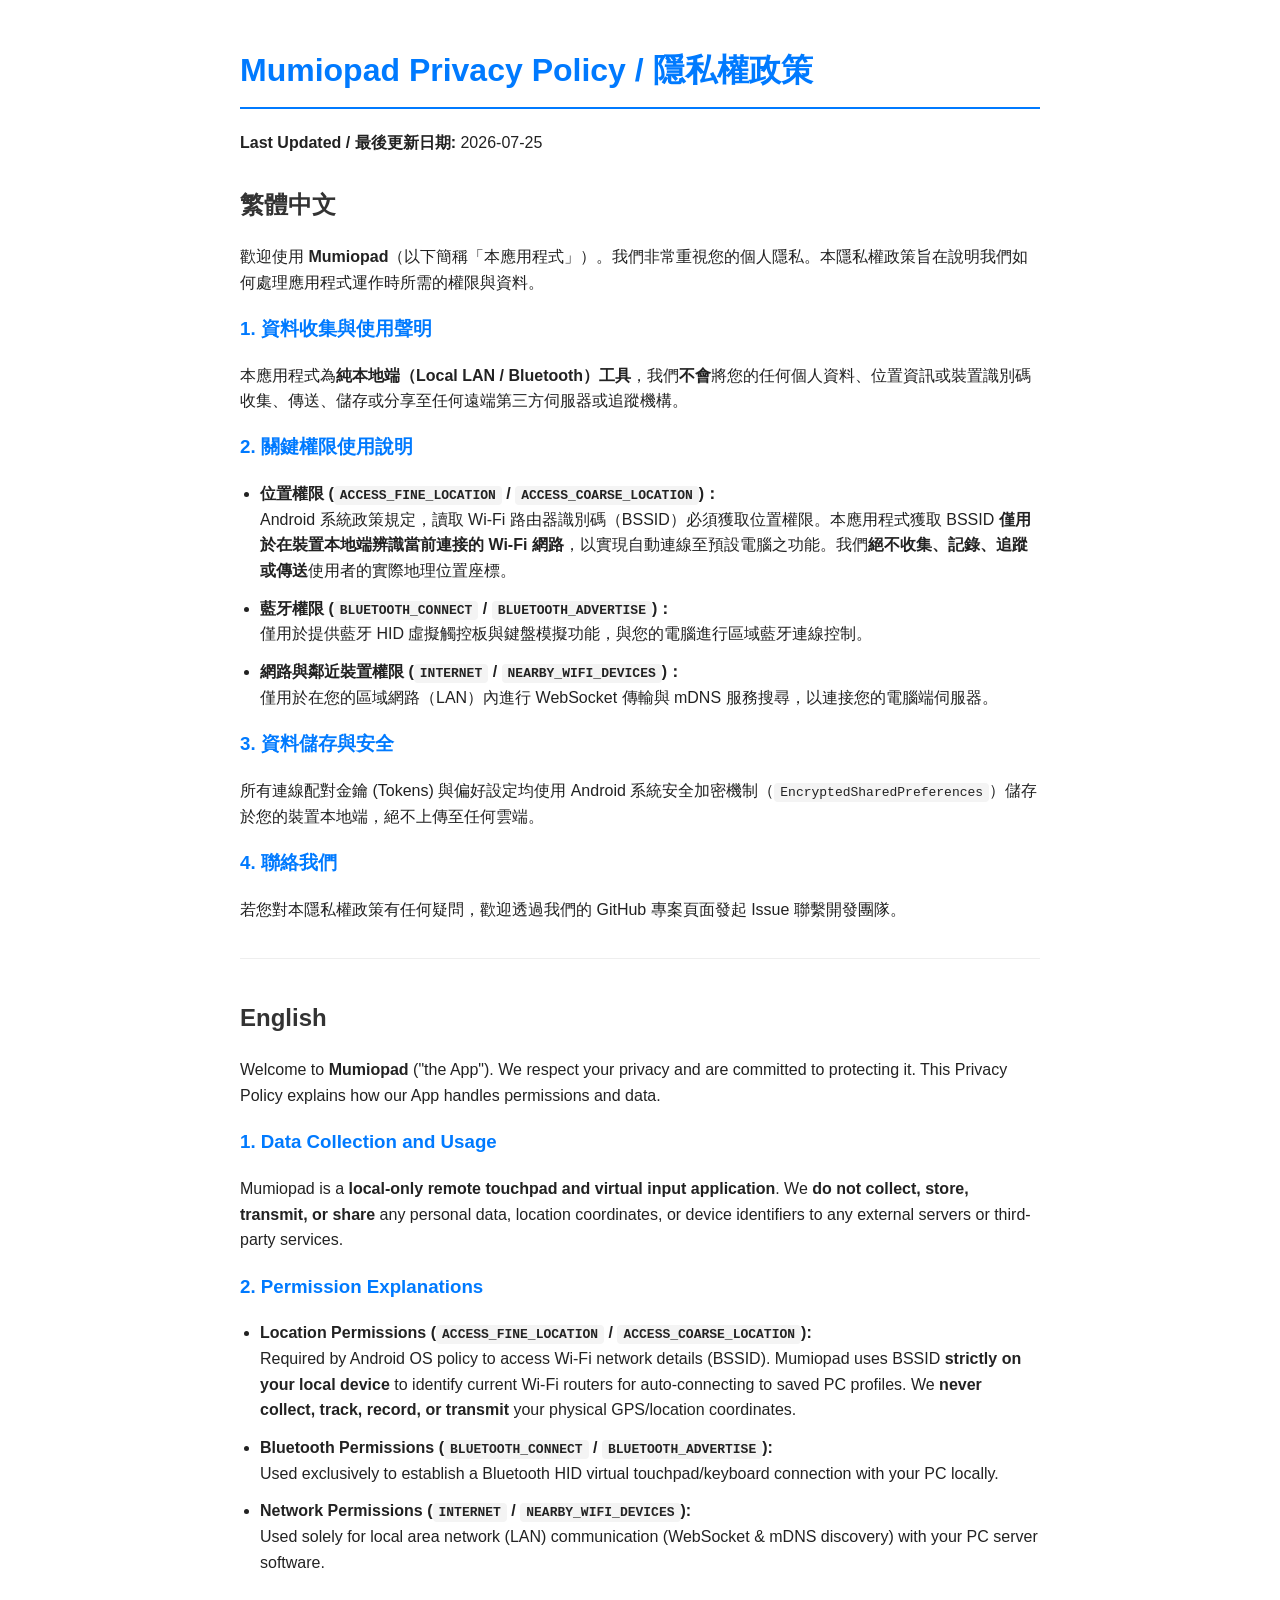
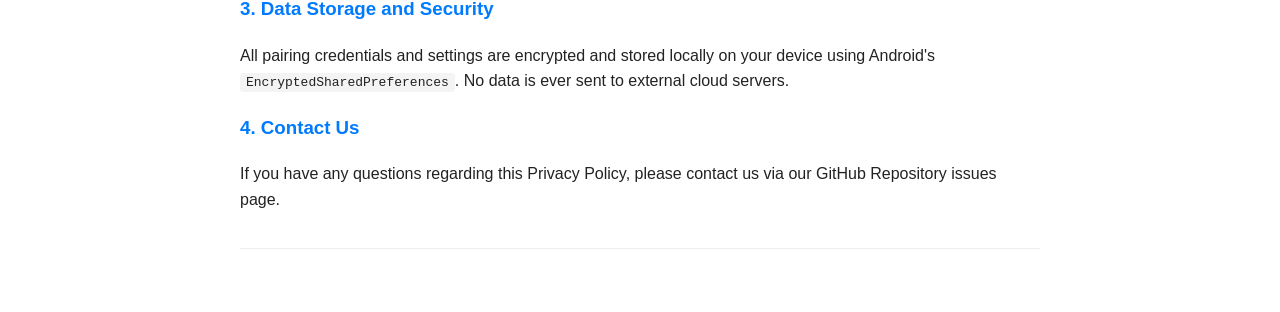
==== index.html @ f46252c9 "init" ====
<!DOCTYPE html>
<html lang="zh-TW">
<head>
    <meta charset="UTF-8">
    <meta name="viewport" content="width=device-width, initial-scale=1.0">
    <title>Mumiopad - Privacy Policy / 隱私權政策</title>
    <style>
        body { font-family: -apple-system, BlinkMacSystemFont, "Segoe UI", Roboto, Helvetica, Arial, sans-serif; line-height: 1.6; max-width: 800px; margin: 0 auto; padding: 24px; color: #222; }
        h1 { color: #007AFF; border-bottom: 2px solid #007AFF; padding-bottom: 10px; }
        h2 { color: #333; margin-top: 30px; }
        h3 { color: #007AFF; }
        .lang-section { margin-bottom: 40px; padding-bottom: 20px; border-bottom: 1px solid #eee; }
        code { background: #f4f4f4; padding: 2px 6px; border-radius: 4px; font-family: monospace; }
        ul { padding-left: 20px; }
        li { margin-bottom: 12px; }
    </style>
</head>
<body>
    <h1>Mumiopad Privacy Policy / 隱私權政策</h1>
    <p><strong>Last Updated / 最後更新日期:</strong> 2026-07-25</p>

    <!-- 繁體中文版 -->
    <div class="lang-section">
        <h2>繁體中文</h2>
        <p>歡迎使用 <strong>Mumiopad</strong>（以下簡稱「本應用程式」）。我們非常重視您的個人隱私。本隱私權政策旨在說明我們如何處理應用程式運作時所需的權限與資料。</p>

        <h3>1. 資料收集與使用聲明</h3>
        <p>本應用程式為<strong>純本地端（Local LAN / Bluetooth）工具</strong>，我們<strong>不會</strong>將您的任何個人資料、位置資訊或裝置識別碼收集、傳送、儲存或分享至任何遠端第三方伺服器或追蹤機構。</p>

        <h3>2. 關鍵權限使用說明</h3>
        <ul>
            <li><strong>位置權限 (<code>ACCESS_FINE_LOCATION</code> / <code>ACCESS_COARSE_LOCATION</code>)：</strong><br>
            Android 系統政策規定，讀取 Wi-Fi 路由器識別碼（BSSID）必須獲取位置權限。本應用程式獲取 BSSID <strong>僅用於在裝置本地端辨識當前連接的 Wi-Fi 網路</strong>，以實現自動連線至預設電腦之功能。我們<strong>絕不收集、記錄、追蹤或傳送</strong>使用者的實際地理位置座標。</li>

            <li><strong>藍牙權限 (<code>BLUETOOTH_CONNECT</code> / <code>BLUETOOTH_ADVERTISE</code>)：</strong><br>
            僅用於提供藍牙 HID 虛擬觸控板與鍵盤模擬功能，與您的電腦進行區域藍牙連線控制。</li>

            <li><strong>網路與鄰近裝置權限 (<code>INTERNET</code> / <code>NEARBY_WIFI_DEVICES</code>)：</strong><br>
            僅用於在您的區域網路（LAN）內進行 WebSocket 傳輸與 mDNS 服務搜尋，以連接您的電腦端伺服器。</li>
        </ul>

        <h3>3. 資料儲存與安全</h3>
        <p>所有連線配對金鑰 (Tokens) 與偏好設定均使用 Android 系統安全加密機制（<code>EncryptedSharedPreferences</code>）儲存於您的裝置本地端，絕不上傳至任何雲端。</p>

        <h3>4. 聯絡我們</h3>
        <p>若您對本隱私權政策有任何疑問，歡迎透過我們的 GitHub 專案頁面發起 Issue 聯繫開發團隊。</p>
    </div>

    <!-- English Version (For Google Play Reviewers) -->
    <div class="lang-section">
        <h2>English</h2>
        <p>Welcome to <strong>Mumiopad</strong> ("the App"). We respect your privacy and are committed to protecting it. This Privacy Policy explains how our App handles permissions and data.</p>

        <h3>1. Data Collection and Usage</h3>
        <p>Mumiopad is a <strong>local-only remote touchpad and virtual input application</strong>. We <strong>do not collect, store, transmit, or share</strong> any personal data, location coordinates, or device identifiers to any external servers or third-party services.</p>

        <h3>2. Permission Explanations</h3>
        <ul>
            <li><strong>Location Permissions (<code>ACCESS_FINE_LOCATION</code> / <code>ACCESS_COARSE_LOCATION</code>):</strong><br>
            Required by Android OS policy to access Wi-Fi network details (BSSID). Mumiopad uses BSSID <strong>strictly on your local device</strong> to identify current Wi-Fi routers for auto-connecting to saved PC profiles. We <strong>never collect, track, record, or transmit</strong> your physical GPS/location coordinates.</li>

            <li><strong>Bluetooth Permissions (<code>BLUETOOTH_CONNECT</code> / <code>BLUETOOTH_ADVERTISE</code>):</strong><br>
            Used exclusively to establish a Bluetooth HID virtual touchpad/keyboard connection with your PC locally.</li>

            <li><strong>Network Permissions (<code>INTERNET</code> / <code>NEARBY_WIFI_DEVICES</code>):</strong><br>
            Used solely for local area network (LAN) communication (WebSocket & mDNS discovery) with your PC server software.</li>
        </ul>

        <h3>3. Data Storage and Security</h3>
        <p>All pairing credentials and settings are encrypted and stored locally on your device using Android's <code>EncryptedSharedPreferences</code>. No data is ever sent to external cloud servers.</p>

        <h3>4. Contact Us</h3>
        <p>If you have any questions regarding this Privacy Policy, please contact us via our GitHub Repository issues page.</p>
    </div>
</body>
</html>
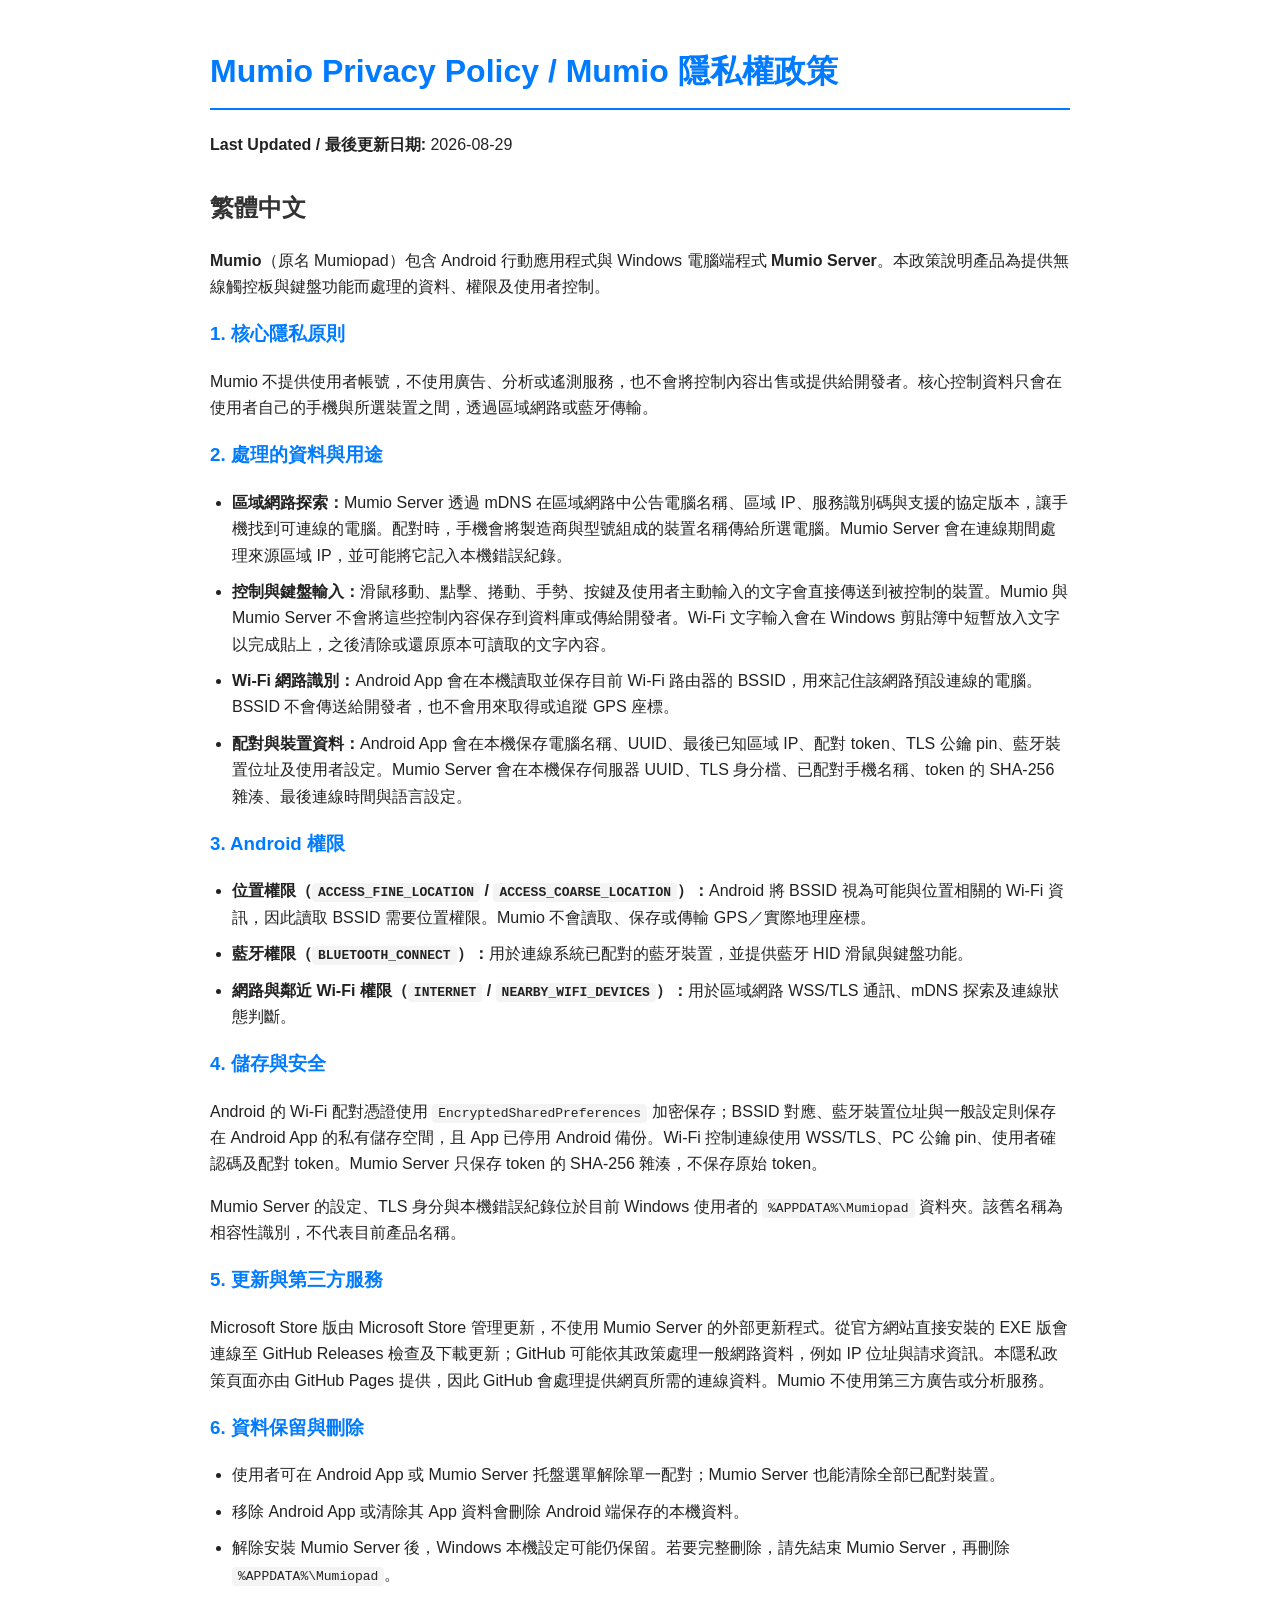
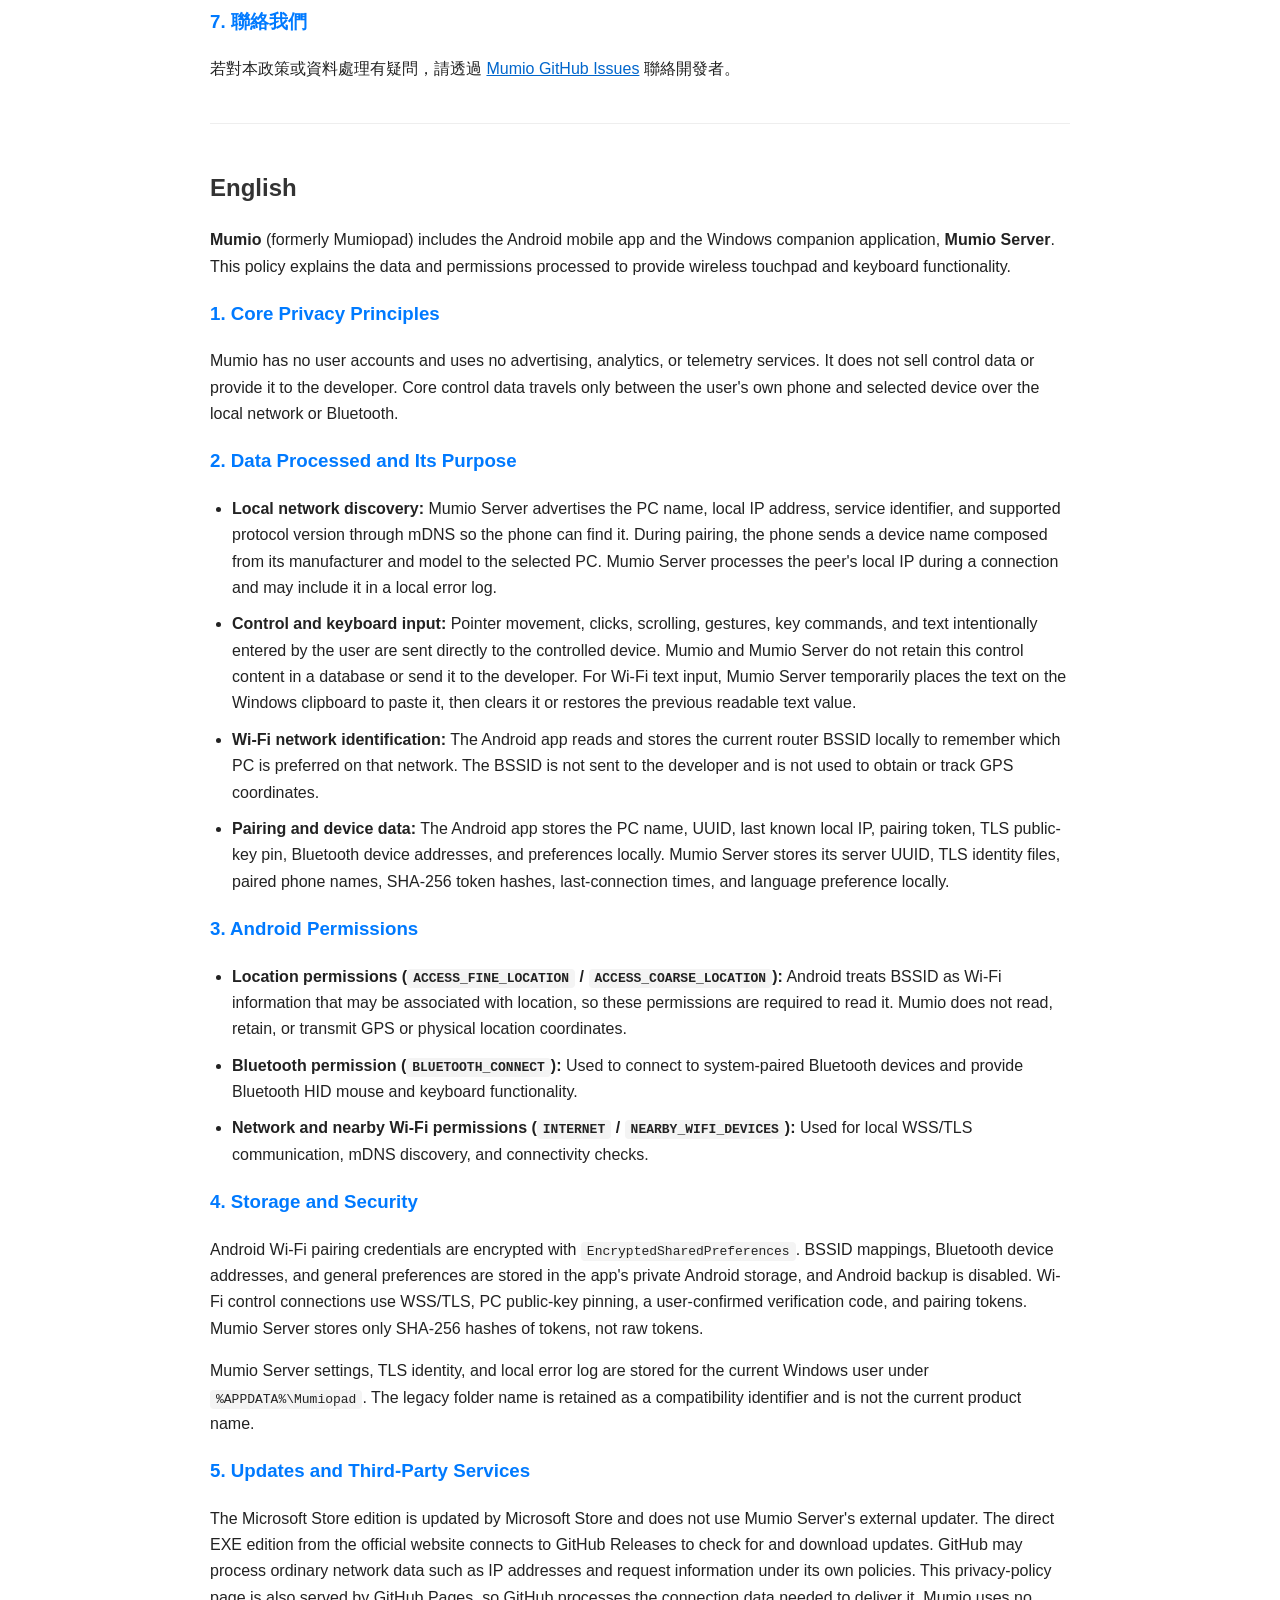
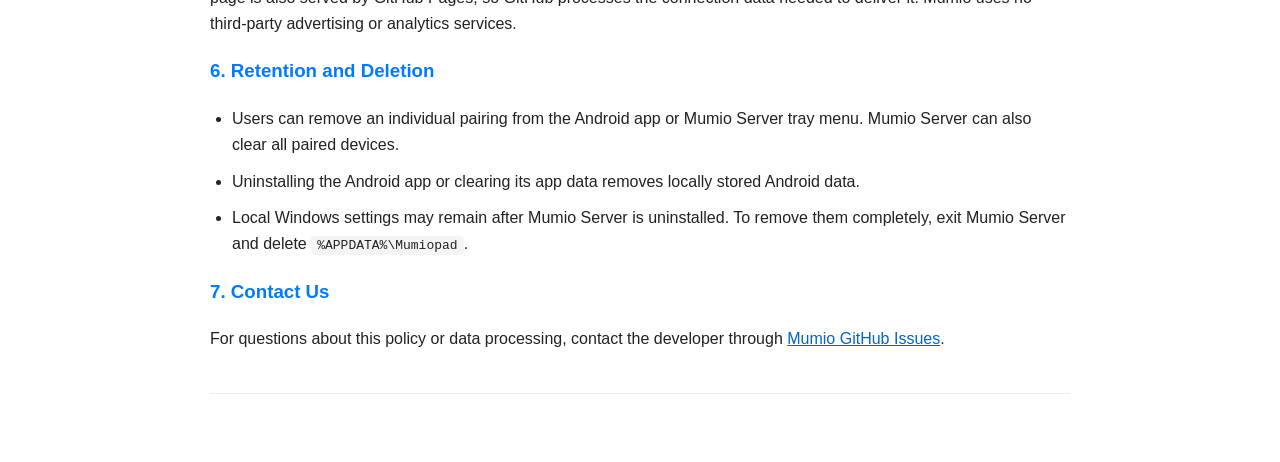
==== commit deabd096: "update" ====
--- a/index.html
+++ b/index.html
@@ -3,74 +3,101 @@
 <head>
     <meta charset="UTF-8">
     <meta name="viewport" content="width=device-width, initial-scale=1.0">
-    <title>Mumiopad - Privacy Policy / 隱私權政策</title>
+    <title>Mumio Privacy Policy / Mumio 隱私權政策</title>
     <style>
-        body { font-family: -apple-system, BlinkMacSystemFont, "Segoe UI", Roboto, Helvetica, Arial, sans-serif; line-height: 1.6; max-width: 800px; margin: 0 auto; padding: 24px; color: #222; }
+        body { font-family: -apple-system, BlinkMacSystemFont, "Segoe UI", Roboto, Helvetica, Arial, sans-serif; line-height: 1.65; max-width: 860px; margin: 0 auto; padding: 24px; color: #222; }
         h1 { color: #007AFF; border-bottom: 2px solid #007AFF; padding-bottom: 10px; }
         h2 { color: #333; margin-top: 30px; }
         h3 { color: #007AFF; }
-        .lang-section { margin-bottom: 40px; padding-bottom: 20px; border-bottom: 1px solid #eee; }
+        .lang-section { margin-bottom: 44px; padding-bottom: 24px; border-bottom: 1px solid #eee; }
         code { background: #f4f4f4; padding: 2px 6px; border-radius: 4px; font-family: monospace; }
-        ul { padding-left: 20px; }
-        li { margin-bottom: 12px; }
+        ul { padding-left: 22px; }
+        li { margin-bottom: 10px; }
+        a { color: #0066cc; }
     </style>
 </head>
 <body>
-    <h1>Mumiopad Privacy Policy / 隱私權政策</h1>
-    <p><strong>Last Updated / 最後更新日期:</strong> 2026-07-25</p>
+    <h1>Mumio Privacy Policy / Mumio 隱私權政策</h1>
+    <p><strong>Last Updated / 最後更新日期:</strong> 2026-08-29</p>
 
-    <!-- 繁體中文版 -->
     <div class="lang-section">
         <h2>繁體中文</h2>
-        <p>歡迎使用 <strong>Mumiopad</strong>（以下簡稱「本應用程式」）。我們非常重視您的個人隱私。本隱私權政策旨在說明我們如何處理應用程式運作時所需的權限與資料。</p>
+        <p><strong>Mumio</strong>（原名 Mumiopad）包含 Android 行動應用程式與 Windows 電腦端程式 <strong>Mumio Server</strong>。本政策說明產品為提供無線觸控板與鍵盤功能而處理的資料、權限及使用者控制。</p>
 
-        <h3>1. 資料收集與使用聲明</h3>
-        <p>本應用程式為<strong>純本地端（Local LAN / Bluetooth）工具</strong>，我們<strong>不會</strong>將您的任何個人資料、位置資訊或裝置識別碼收集、傳送、儲存或分享至任何遠端第三方伺服器或追蹤機構。</p>
+        <h3>1. 核心隱私原則</h3>
+        <p>Mumio 不提供使用者帳號，不使用廣告、分析或遙測服務，也不會將控制內容出售或提供給開發者。核心控制資料只會在使用者自己的手機與所選裝置之間，透過區域網路或藍牙傳輸。</p>
 
-        <h3>2. 關鍵權限使用說明</h3>
+        <h3>2. 處理的資料與用途</h3>
         <ul>
-            <li><strong>位置權限 (<code>ACCESS_FINE_LOCATION</code> / <code>ACCESS_COARSE_LOCATION</code>)：</strong><br>
-            Android 系統政策規定，讀取 Wi-Fi 路由器識別碼（BSSID）必須獲取位置權限。本應用程式獲取 BSSID <strong>僅用於在裝置本地端辨識當前連接的 Wi-Fi 網路</strong>，以實現自動連線至預設電腦之功能。我們<strong>絕不收集、記錄、追蹤或傳送</strong>使用者的實際地理位置座標。</li>
-
-            <li><strong>藍牙權限 (<code>BLUETOOTH_CONNECT</code> / <code>BLUETOOTH_ADVERTISE</code>)：</strong><br>
-            僅用於提供藍牙 HID 虛擬觸控板與鍵盤模擬功能，與您的電腦進行區域藍牙連線控制。</li>
-
-            <li><strong>網路與鄰近裝置權限 (<code>INTERNET</code> / <code>NEARBY_WIFI_DEVICES</code>)：</strong><br>
-            僅用於在您的區域網路（LAN）內進行 WebSocket 傳輸與 mDNS 服務搜尋，以連接您的電腦端伺服器。</li>
+            <li><strong>區域網路探索：</strong>Mumio Server 透過 mDNS 在區域網路中公告電腦名稱、區域 IP、服務識別碼與支援的協定版本，讓手機找到可連線的電腦。配對時，手機會將製造商與型號組成的裝置名稱傳給所選電腦。Mumio Server 會在連線期間處理來源區域 IP，並可能將它記入本機錯誤紀錄。</li>
+            <li><strong>控制與鍵盤輸入：</strong>滑鼠移動、點擊、捲動、手勢、按鍵及使用者主動輸入的文字會直接傳送到被控制的裝置。Mumio 與 Mumio Server 不會將這些控制內容保存到資料庫或傳給開發者。Wi-Fi 文字輸入會在 Windows 剪貼簿中短暫放入文字以完成貼上，之後清除或還原原本可讀取的文字內容。</li>
+            <li><strong>Wi-Fi 網路識別：</strong>Android App 會在本機讀取並保存目前 Wi-Fi 路由器的 BSSID，用來記住該網路預設連線的電腦。BSSID 不會傳送給開發者，也不會用來取得或追蹤 GPS 座標。</li>
+            <li><strong>配對與裝置資料：</strong>Android App 會在本機保存電腦名稱、UUID、最後已知區域 IP、配對 token、TLS 公鑰 pin、藍牙裝置位址及使用者設定。Mumio Server 會在本機保存伺服器 UUID、TLS 身分檔、已配對手機名稱、token 的 SHA-256 雜湊、最後連線時間與語言設定。</li>
         </ul>
 
-        <h3>3. 資料儲存與安全</h3>
-        <p>所有連線配對金鑰 (Tokens) 與偏好設定均使用 Android 系統安全加密機制（<code>EncryptedSharedPreferences</code>）儲存於您的裝置本地端，絕不上傳至任何雲端。</p>
+        <h3>3. Android 權限</h3>
+        <ul>
+            <li><strong>位置權限（<code>ACCESS_FINE_LOCATION</code> / <code>ACCESS_COARSE_LOCATION</code>）：</strong>Android 將 BSSID 視為可能與位置相關的 Wi-Fi 資訊，因此讀取 BSSID 需要位置權限。Mumio 不會讀取、保存或傳輸 GPS／實際地理座標。</li>
+            <li><strong>藍牙權限（<code>BLUETOOTH_CONNECT</code>）：</strong>用於連線系統已配對的藍牙裝置，並提供藍牙 HID 滑鼠與鍵盤功能。</li>
+            <li><strong>網路與鄰近 Wi-Fi 權限（<code>INTERNET</code> / <code>NEARBY_WIFI_DEVICES</code>）：</strong>用於區域網路 WSS/TLS 通訊、mDNS 探索及連線狀態判斷。</li>
+        </ul>
 
-        <h3>4. 聯絡我們</h3>
-        <p>若您對本隱私權政策有任何疑問，歡迎透過我們的 GitHub 專案頁面發起 Issue 聯繫開發團隊。</p>
+        <h3>4. 儲存與安全</h3>
+        <p>Android 的 Wi-Fi 配對憑證使用 <code>EncryptedSharedPreferences</code> 加密保存；BSSID 對應、藍牙裝置位址與一般設定則保存在 Android App 的私有儲存空間，且 App 已停用 Android 備份。Wi-Fi 控制連線使用 WSS/TLS、PC 公鑰 pin、使用者確認碼及配對 token。Mumio Server 只保存 token 的 SHA-256 雜湊，不保存原始 token。</p>
+        <p>Mumio Server 的設定、TLS 身分與本機錯誤紀錄位於目前 Windows 使用者的 <code>%APPDATA%\Mumiopad</code> 資料夾。該舊名稱為相容性識別，不代表目前產品名稱。</p>
+
+        <h3>5. 更新與第三方服務</h3>
+        <p>Microsoft Store 版由 Microsoft Store 管理更新，不使用 Mumio Server 的外部更新程式。從官方網站直接安裝的 EXE 版會連線至 GitHub Releases 檢查及下載更新；GitHub 可能依其政策處理一般網路資料，例如 IP 位址與請求資訊。本隱私政策頁面亦由 GitHub Pages 提供，因此 GitHub 會處理提供網頁所需的連線資料。Mumio 不使用第三方廣告或分析服務。</p>
+
+        <h3>6. 資料保留與刪除</h3>
+        <ul>
+            <li>使用者可在 Android App 或 Mumio Server 托盤選單解除單一配對；Mumio Server 也能清除全部已配對裝置。</li>
+            <li>移除 Android App 或清除其 App 資料會刪除 Android 端保存的本機資料。</li>
+            <li>解除安裝 Mumio Server 後，Windows 本機設定可能仍保留。若要完整刪除，請先結束 Mumio Server，再刪除 <code>%APPDATA%\Mumiopad</code>。</li>
+        </ul>
+
+        <h3>7. 聯絡我們</h3>
+        <p>若對本政策或資料處理有疑問，請透過 <a href="https://github.com/howiedagg/Mumiopad/issues">Mumio GitHub Issues</a> 聯絡開發者。</p>
     </div>
 
-    <!-- English Version (For Google Play Reviewers) -->
     <div class="lang-section">
         <h2>English</h2>
-        <p>Welcome to <strong>Mumiopad</strong> ("the App"). We respect your privacy and are committed to protecting it. This Privacy Policy explains how our App handles permissions and data.</p>
+        <p><strong>Mumio</strong> (formerly Mumiopad) includes the Android mobile app and the Windows companion application, <strong>Mumio Server</strong>. This policy explains the data and permissions processed to provide wireless touchpad and keyboard functionality.</p>
 
-        <h3>1. Data Collection and Usage</h3>
-        <p>Mumiopad is a <strong>local-only remote touchpad and virtual input application</strong>. We <strong>do not collect, store, transmit, or share</strong> any personal data, location coordinates, or device identifiers to any external servers or third-party services.</p>
+        <h3>1. Core Privacy Principles</h3>
+        <p>Mumio has no user accounts and uses no advertising, analytics, or telemetry services. It does not sell control data or provide it to the developer. Core control data travels only between the user's own phone and selected device over the local network or Bluetooth.</p>
 
-        <h3>2. Permission Explanations</h3>
+        <h3>2. Data Processed and Its Purpose</h3>
         <ul>
-            <li><strong>Location Permissions (<code>ACCESS_FINE_LOCATION</code> / <code>ACCESS_COARSE_LOCATION</code>):</strong><br>
-            Required by Android OS policy to access Wi-Fi network details (BSSID). Mumiopad uses BSSID <strong>strictly on your local device</strong> to identify current Wi-Fi routers for auto-connecting to saved PC profiles. We <strong>never collect, track, record, or transmit</strong> your physical GPS/location coordinates.</li>
-
-            <li><strong>Bluetooth Permissions (<code>BLUETOOTH_CONNECT</code> / <code>BLUETOOTH_ADVERTISE</code>):</strong><br>
-            Used exclusively to establish a Bluetooth HID virtual touchpad/keyboard connection with your PC locally.</li>
-
-            <li><strong>Network Permissions (<code>INTERNET</code> / <code>NEARBY_WIFI_DEVICES</code>):</strong><br>
-            Used solely for local area network (LAN) communication (WebSocket & mDNS discovery) with your PC server software.</li>
+            <li><strong>Local network discovery:</strong> Mumio Server advertises the PC name, local IP address, service identifier, and supported protocol version through mDNS so the phone can find it. During pairing, the phone sends a device name composed from its manufacturer and model to the selected PC. Mumio Server processes the peer's local IP during a connection and may include it in a local error log.</li>
+            <li><strong>Control and keyboard input:</strong> Pointer movement, clicks, scrolling, gestures, key commands, and text intentionally entered by the user are sent directly to the controlled device. Mumio and Mumio Server do not retain this control content in a database or send it to the developer. For Wi-Fi text input, Mumio Server temporarily places the text on the Windows clipboard to paste it, then clears it or restores the previous readable text value.</li>
+            <li><strong>Wi-Fi network identification:</strong> The Android app reads and stores the current router BSSID locally to remember which PC is preferred on that network. The BSSID is not sent to the developer and is not used to obtain or track GPS coordinates.</li>
+            <li><strong>Pairing and device data:</strong> The Android app stores the PC name, UUID, last known local IP, pairing token, TLS public-key pin, Bluetooth device addresses, and preferences locally. Mumio Server stores its server UUID, TLS identity files, paired phone names, SHA-256 token hashes, last-connection times, and language preference locally.</li>
         </ul>
 
-        <h3>3. Data Storage and Security</h3>
-        <p>All pairing credentials and settings are encrypted and stored locally on your device using Android's <code>EncryptedSharedPreferences</code>. No data is ever sent to external cloud servers.</p>
+        <h3>3. Android Permissions</h3>
+        <ul>
+            <li><strong>Location permissions (<code>ACCESS_FINE_LOCATION</code> / <code>ACCESS_COARSE_LOCATION</code>):</strong> Android treats BSSID as Wi-Fi information that may be associated with location, so these permissions are required to read it. Mumio does not read, retain, or transmit GPS or physical location coordinates.</li>
+            <li><strong>Bluetooth permission (<code>BLUETOOTH_CONNECT</code>):</strong> Used to connect to system-paired Bluetooth devices and provide Bluetooth HID mouse and keyboard functionality.</li>
+            <li><strong>Network and nearby Wi-Fi permissions (<code>INTERNET</code> / <code>NEARBY_WIFI_DEVICES</code>):</strong> Used for local WSS/TLS communication, mDNS discovery, and connectivity checks.</li>
+        </ul>
 
-        <h3>4. Contact Us</h3>
-        <p>If you have any questions regarding this Privacy Policy, please contact us via our GitHub Repository issues page.</p>
+        <h3>4. Storage and Security</h3>
+        <p>Android Wi-Fi pairing credentials are encrypted with <code>EncryptedSharedPreferences</code>. BSSID mappings, Bluetooth device addresses, and general preferences are stored in the app's private Android storage, and Android backup is disabled. Wi-Fi control connections use WSS/TLS, PC public-key pinning, a user-confirmed verification code, and pairing tokens. Mumio Server stores only SHA-256 hashes of tokens, not raw tokens.</p>
+        <p>Mumio Server settings, TLS identity, and local error log are stored for the current Windows user under <code>%APPDATA%\Mumiopad</code>. The legacy folder name is retained as a compatibility identifier and is not the current product name.</p>
+
+        <h3>5. Updates and Third-Party Services</h3>
+        <p>The Microsoft Store edition is updated by Microsoft Store and does not use Mumio Server's external updater. The direct EXE edition from the official website connects to GitHub Releases to check for and download updates. GitHub may process ordinary network data such as IP addresses and request information under its own policies. This privacy-policy page is also served by GitHub Pages, so GitHub processes the connection data needed to deliver it. Mumio uses no third-party advertising or analytics services.</p>
+
+        <h3>6. Retention and Deletion</h3>
+        <ul>
+            <li>Users can remove an individual pairing from the Android app or Mumio Server tray menu. Mumio Server can also clear all paired devices.</li>
+            <li>Uninstalling the Android app or clearing its app data removes locally stored Android data.</li>
+            <li>Local Windows settings may remain after Mumio Server is uninstalled. To remove them completely, exit Mumio Server and delete <code>%APPDATA%\Mumiopad</code>.</li>
+        </ul>
+
+        <h3>7. Contact Us</h3>
+        <p>For questions about this policy or data processing, contact the developer through <a href="https://github.com/howiedagg/Mumiopad/issues">Mumio GitHub Issues</a>.</p>
     </div>
 </body>
-</html>+</html>
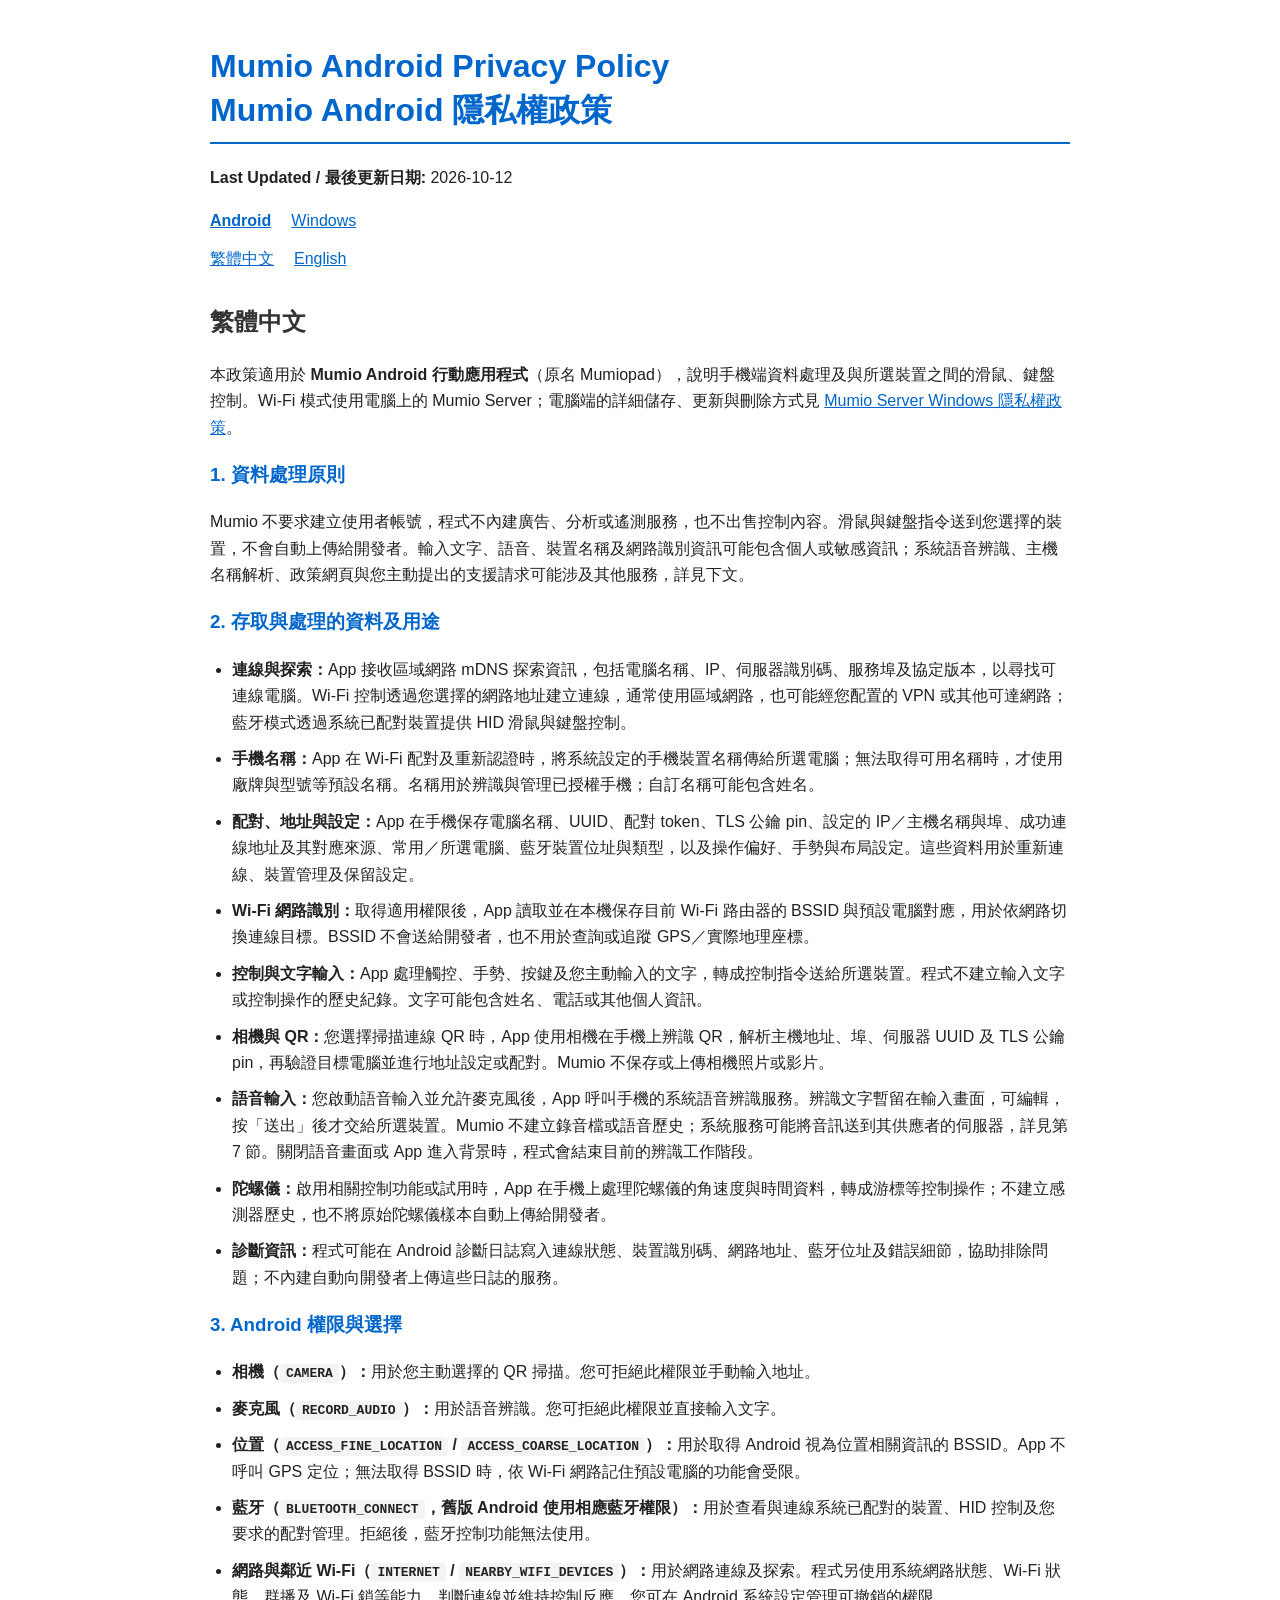
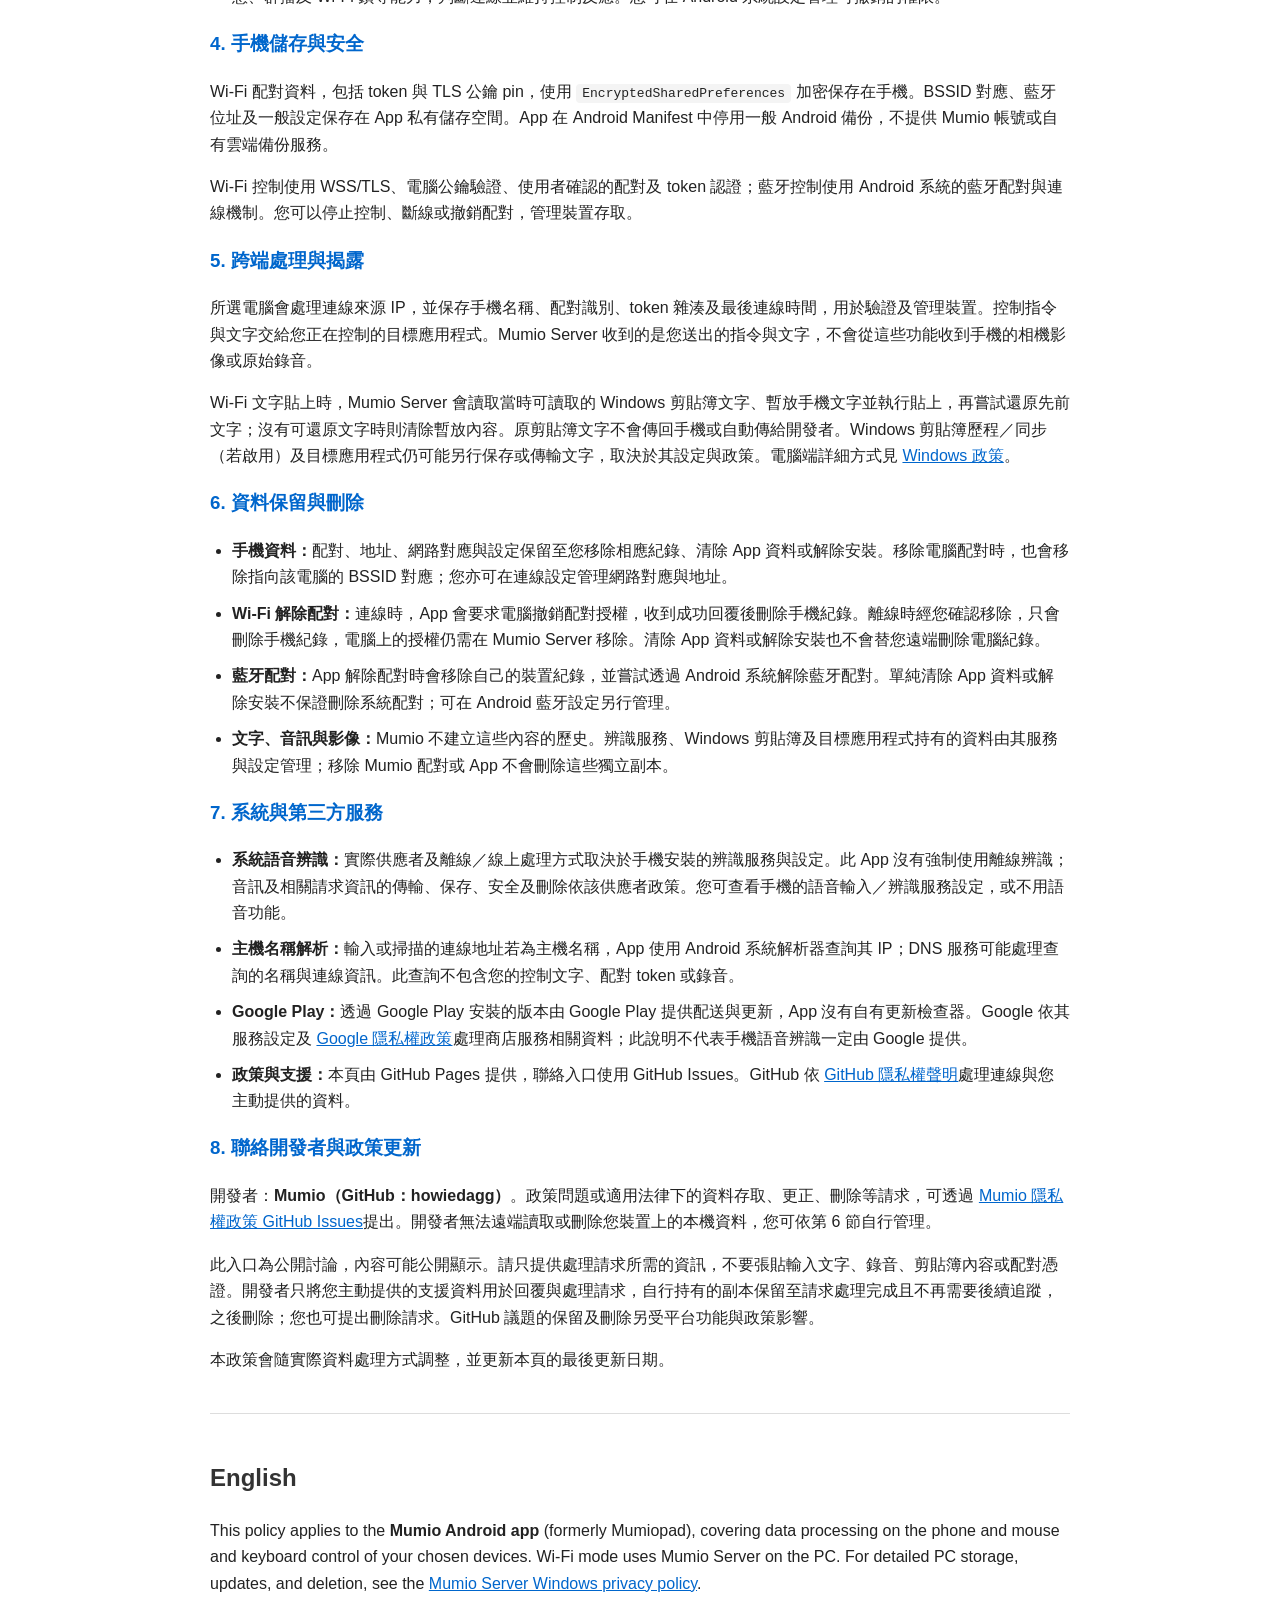
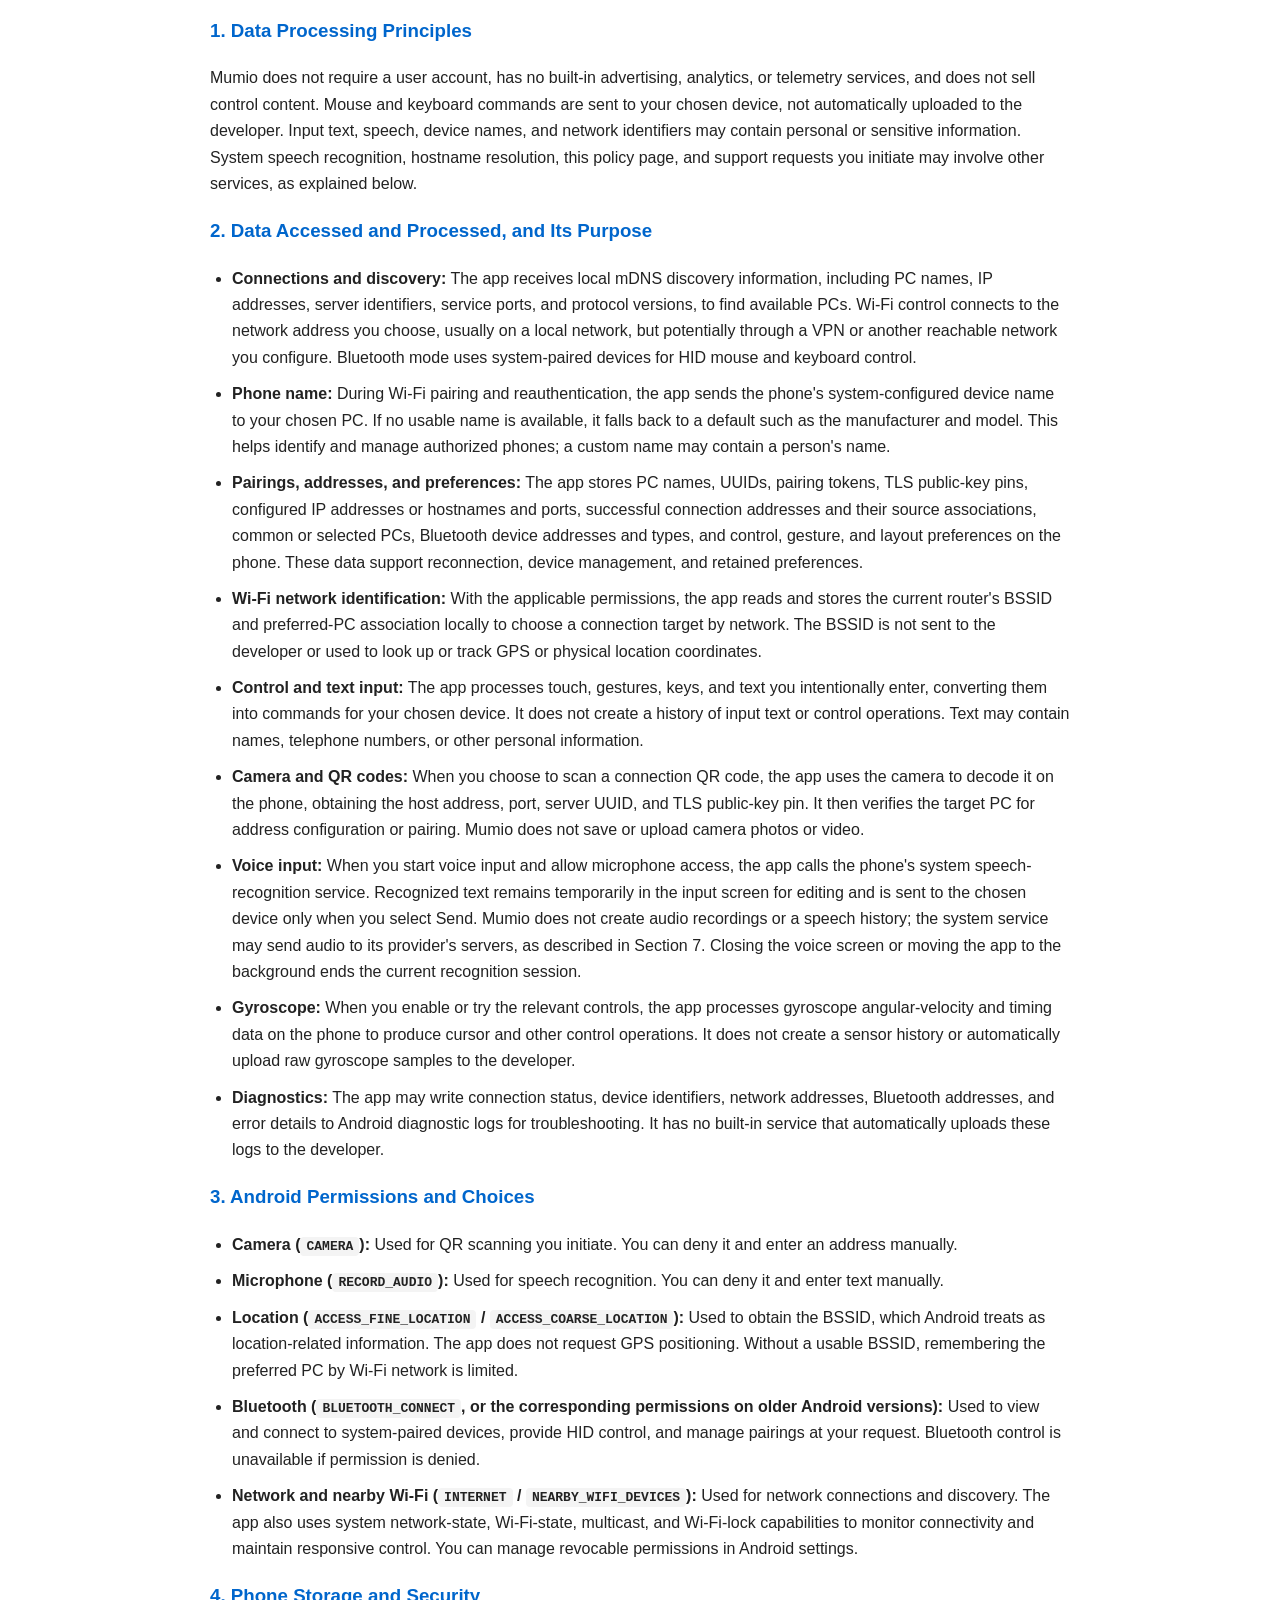
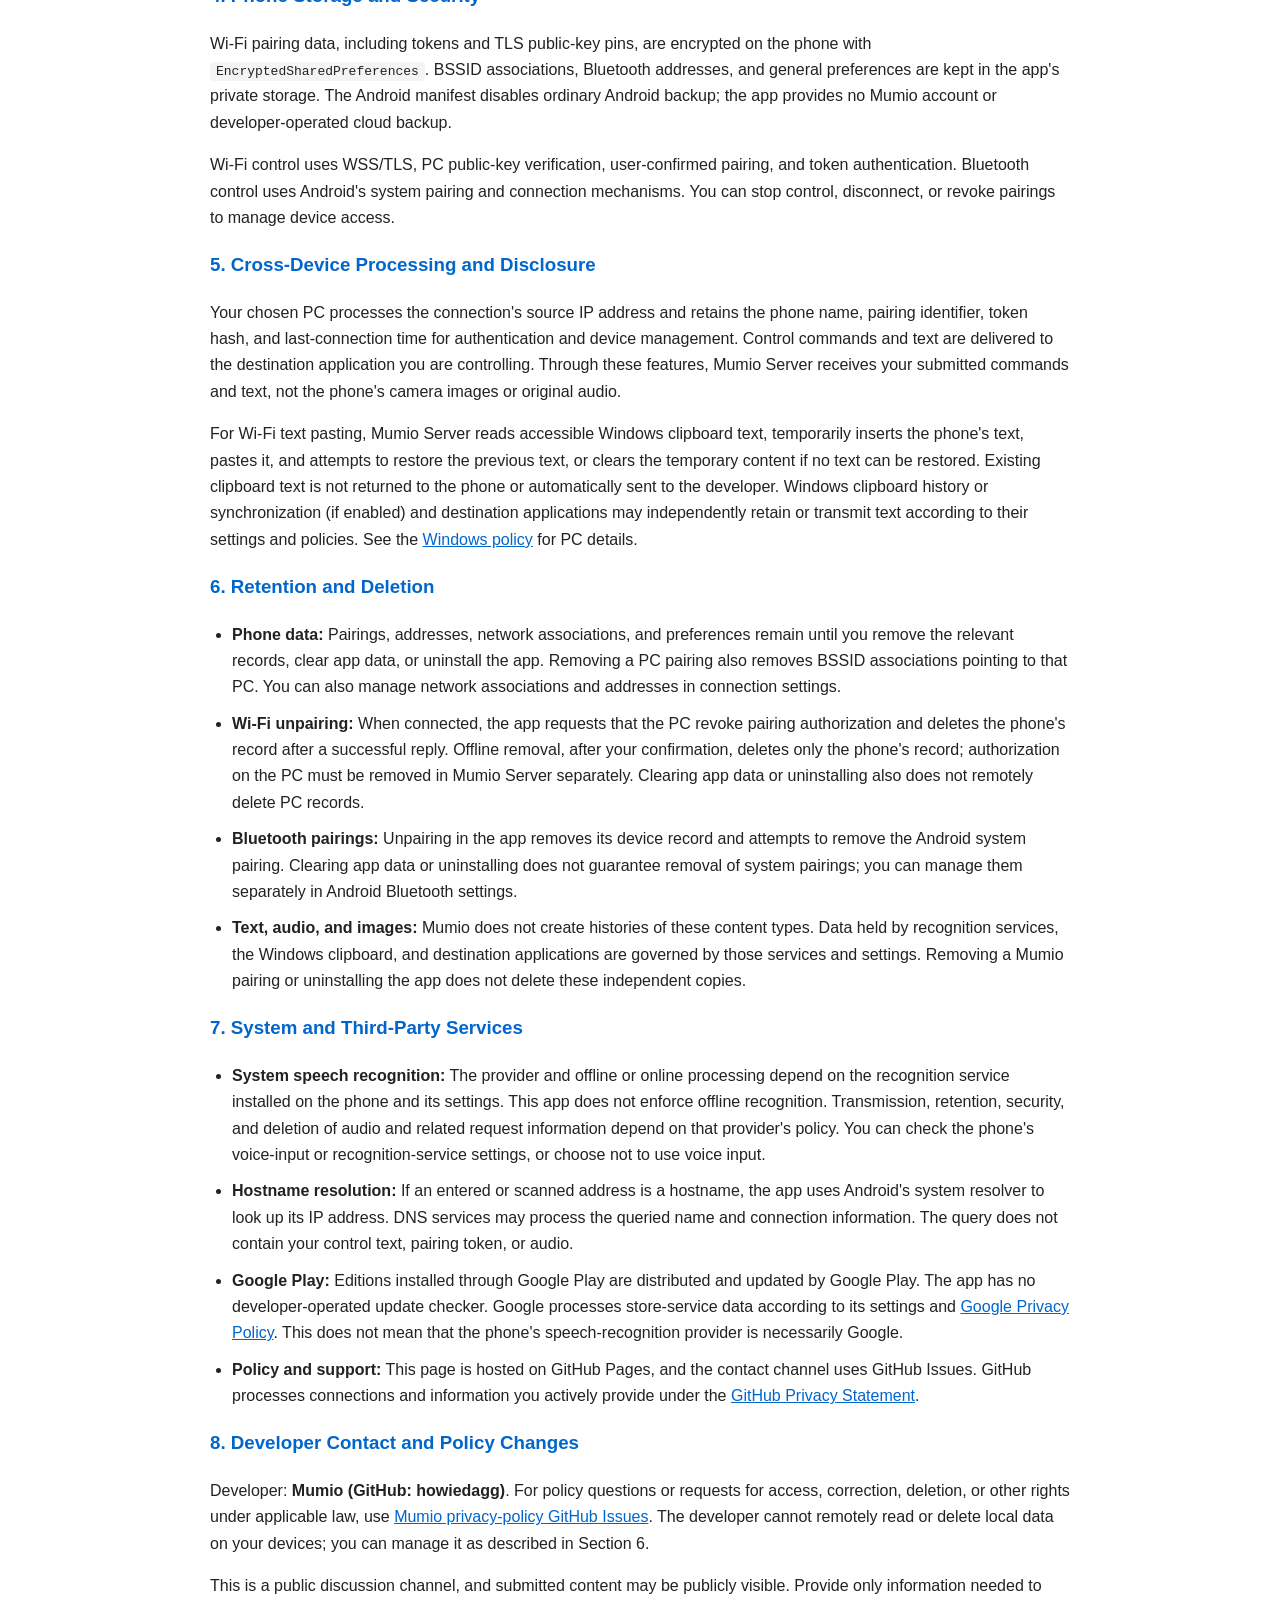
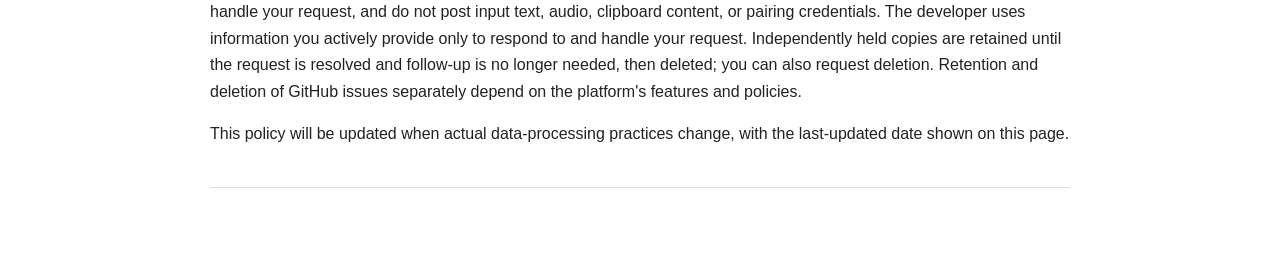
==== commit c7c1b330: "新增 Windows 桌面版專屬隱私權政策" ====
--- a/index.html
+++ b/index.html
@@ -3,101 +3,135 @@
 <head>
     <meta charset="UTF-8">
     <meta name="viewport" content="width=device-width, initial-scale=1.0">
-    <title>Mumio Privacy Policy / Mumio 隱私權政策</title>
-    <style>
-        body { font-family: -apple-system, BlinkMacSystemFont, "Segoe UI", Roboto, Helvetica, Arial, sans-serif; line-height: 1.65; max-width: 860px; margin: 0 auto; padding: 24px; color: #222; }
-        h1 { color: #007AFF; border-bottom: 2px solid #007AFF; padding-bottom: 10px; }
-        h2 { color: #333; margin-top: 30px; }
-        h3 { color: #007AFF; }
-        .lang-section { margin-bottom: 44px; padding-bottom: 24px; border-bottom: 1px solid #eee; }
-        code { background: #f4f4f4; padding: 2px 6px; border-radius: 4px; font-family: monospace; }
-        ul { padding-left: 22px; }
-        li { margin-bottom: 10px; }
-        a { color: #0066cc; }
-    </style>
+    <meta name="description" content="Privacy policy for the Mumio Android wireless touchpad and keyboard app and its connections to companion devices. Mumio Android 隱私權政策。">
+    <title>Mumio Android Privacy Policy / Mumio Android 隱私權政策</title>
+    <link rel="stylesheet" href="policy.css">
 </head>
 <body>
-    <h1>Mumio Privacy Policy / Mumio 隱私權政策</h1>
-    <p><strong>Last Updated / 最後更新日期:</strong> 2026-08-29</p>
+    <header>
+        <h1>Mumio Android Privacy Policy<br>Mumio Android 隱私權政策</h1>
+        <p><strong>Last Updated / 最後更新日期:</strong> <time datetime="2026-10-12">2026-10-12</time></p>
+        <nav aria-label="Policies / 政策"><a href="index.html" aria-current="page">Android</a><a href="windows.html">Windows</a></nav>
+        <nav aria-label="Language / 語言"><a href="#zh-TW" lang="zh-TW">繁體中文</a><a href="#en" lang="en">English</a></nav>
+    </header>
+    <main>
+        <section lang="zh-TW" aria-labelledby="zh-TW">
+            <h2 id="zh-TW">繁體中文</h2>
+            <p>本政策適用於 <strong>Mumio Android 行動應用程式</strong>（原名 Mumiopad），說明手機端資料處理及與所選裝置之間的滑鼠、鍵盤控制。Wi-Fi 模式使用電腦上的 Mumio Server；電腦端的詳細儲存、更新與刪除方式見 <a href="windows.html">Mumio Server Windows 隱私權政策</a>。</p>
 
-    <div class="lang-section">
-        <h2>繁體中文</h2>
-        <p><strong>Mumio</strong>（原名 Mumiopad）包含 Android 行動應用程式與 Windows 電腦端程式 <strong>Mumio Server</strong>。本政策說明產品為提供無線觸控板與鍵盤功能而處理的資料、權限及使用者控制。</p>
+            <h3>1. 資料處理原則</h3>
+            <p>Mumio 不要求建立使用者帳號，程式不內建廣告、分析或遙測服務，也不出售控制內容。滑鼠與鍵盤指令送到您選擇的裝置，不會自動上傳給開發者。輸入文字、語音、裝置名稱及網路識別資訊可能包含個人或敏感資訊；系統語音辨識、主機名稱解析、政策網頁與您主動提出的支援請求可能涉及其他服務，詳見下文。</p>
 
-        <h3>1. 核心隱私原則</h3>
-        <p>Mumio 不提供使用者帳號，不使用廣告、分析或遙測服務，也不會將控制內容出售或提供給開發者。核心控制資料只會在使用者自己的手機與所選裝置之間，透過區域網路或藍牙傳輸。</p>
+            <h3>2. 存取與處理的資料及用途</h3>
+            <ul>
+                <li><strong>連線與探索：</strong>App 接收區域網路 mDNS 探索資訊，包括電腦名稱、IP、伺服器識別碼、服務埠及協定版本，以尋找可連線電腦。Wi-Fi 控制透過您選擇的網路地址建立連線，通常使用區域網路，也可能經您配置的 VPN 或其他可達網路；藍牙模式透過系統已配對裝置提供 HID 滑鼠與鍵盤控制。</li>
+                <li><strong>手機名稱：</strong>App 在 Wi-Fi 配對及重新認證時，將系統設定的手機裝置名稱傳給所選電腦；無法取得可用名稱時，才使用廠牌與型號等預設名稱。名稱用於辨識與管理已授權手機；自訂名稱可能包含姓名。</li>
+                <li><strong>配對、地址與設定：</strong>App 在手機保存電腦名稱、UUID、配對 token、TLS 公鑰 pin、設定的 IP／主機名稱與埠、成功連線地址及其對應來源、常用／所選電腦、藍牙裝置位址與類型，以及操作偏好、手勢與布局設定。這些資料用於重新連線、裝置管理及保留設定。</li>
+                <li><strong>Wi-Fi 網路識別：</strong>取得適用權限後，App 讀取並在本機保存目前 Wi-Fi 路由器的 BSSID 與預設電腦對應，用於依網路切換連線目標。BSSID 不會送給開發者，也不用於查詢或追蹤 GPS／實際地理座標。</li>
+                <li><strong>控制與文字輸入：</strong>App 處理觸控、手勢、按鍵及您主動輸入的文字，轉成控制指令送給所選裝置。程式不建立輸入文字或控制操作的歷史紀錄。文字可能包含姓名、電話或其他個人資訊。</li>
+                <li><strong>相機與 QR：</strong>您選擇掃描連線 QR 時，App 使用相機在手機上辨識 QR，解析主機地址、埠、伺服器 UUID 及 TLS 公鑰 pin，再驗證目標電腦並進行地址設定或配對。Mumio 不保存或上傳相機照片或影片。</li>
+                <li><strong>語音輸入：</strong>您啟動語音輸入並允許麥克風後，App 呼叫手機的系統語音辨識服務。辨識文字暫留在輸入畫面，可編輯，按「送出」後才交給所選裝置。Mumio 不建立錄音檔或語音歷史；系統服務可能將音訊送到其供應者的伺服器，詳見第 7 節。關閉語音畫面或 App 進入背景時，程式會結束目前的辨識工作階段。</li>
+                <li><strong>陀螺儀：</strong>啟用相關控制功能或試用時，App 在手機上處理陀螺儀的角速度與時間資料，轉成游標等控制操作；不建立感測器歷史，也不將原始陀螺儀樣本自動上傳給開發者。</li>
+                <li><strong>診斷資訊：</strong>程式可能在 Android 診斷日誌寫入連線狀態、裝置識別碼、網路地址、藍牙位址及錯誤細節，協助排除問題；不內建自動向開發者上傳這些日誌的服務。</li>
+            </ul>
 
-        <h3>2. 處理的資料與用途</h3>
-        <ul>
-            <li><strong>區域網路探索：</strong>Mumio Server 透過 mDNS 在區域網路中公告電腦名稱、區域 IP、服務識別碼與支援的協定版本，讓手機找到可連線的電腦。配對時，手機會將製造商與型號組成的裝置名稱傳給所選電腦。Mumio Server 會在連線期間處理來源區域 IP，並可能將它記入本機錯誤紀錄。</li>
-            <li><strong>控制與鍵盤輸入：</strong>滑鼠移動、點擊、捲動、手勢、按鍵及使用者主動輸入的文字會直接傳送到被控制的裝置。Mumio 與 Mumio Server 不會將這些控制內容保存到資料庫或傳給開發者。Wi-Fi 文字輸入會在 Windows 剪貼簿中短暫放入文字以完成貼上，之後清除或還原原本可讀取的文字內容。</li>
-            <li><strong>Wi-Fi 網路識別：</strong>Android App 會在本機讀取並保存目前 Wi-Fi 路由器的 BSSID，用來記住該網路預設連線的電腦。BSSID 不會傳送給開發者，也不會用來取得或追蹤 GPS 座標。</li>
-            <li><strong>配對與裝置資料：</strong>Android App 會在本機保存電腦名稱、UUID、最後已知區域 IP、配對 token、TLS 公鑰 pin、藍牙裝置位址及使用者設定。Mumio Server 會在本機保存伺服器 UUID、TLS 身分檔、已配對手機名稱、token 的 SHA-256 雜湊、最後連線時間與語言設定。</li>
-        </ul>
+            <h3>3. Android 權限與選擇</h3>
+            <ul>
+                <li><strong>相機（<code>CAMERA</code>）：</strong>用於您主動選擇的 QR 掃描。您可拒絕此權限並手動輸入地址。</li>
+                <li><strong>麥克風（<code>RECORD_AUDIO</code>）：</strong>用於語音辨識。您可拒絕此權限並直接輸入文字。</li>
+                <li><strong>位置（<code>ACCESS_FINE_LOCATION</code> / <code>ACCESS_COARSE_LOCATION</code>）：</strong>用於取得 Android 視為位置相關資訊的 BSSID。App 不呼叫 GPS 定位；無法取得 BSSID 時，依 Wi-Fi 網路記住預設電腦的功能會受限。</li>
+                <li><strong>藍牙（<code>BLUETOOTH_CONNECT</code>，舊版 Android 使用相應藍牙權限）：</strong>用於查看與連線系統已配對的裝置、HID 控制及您要求的配對管理。拒絕後，藍牙控制功能無法使用。</li>
+                <li><strong>網路與鄰近 Wi-Fi（<code>INTERNET</code> / <code>NEARBY_WIFI_DEVICES</code>）：</strong>用於網路連線及探索。程式另使用系統網路狀態、Wi-Fi 狀態、群播及 Wi-Fi 鎖等能力，判斷連線並維持控制反應。您可在 Android 系統設定管理可撤銷的權限。</li>
+            </ul>
 
-        <h3>3. Android 權限</h3>
-        <ul>
-            <li><strong>位置權限（<code>ACCESS_FINE_LOCATION</code> / <code>ACCESS_COARSE_LOCATION</code>）：</strong>Android 將 BSSID 視為可能與位置相關的 Wi-Fi 資訊，因此讀取 BSSID 需要位置權限。Mumio 不會讀取、保存或傳輸 GPS／實際地理座標。</li>
-            <li><strong>藍牙權限（<code>BLUETOOTH_CONNECT</code>）：</strong>用於連線系統已配對的藍牙裝置，並提供藍牙 HID 滑鼠與鍵盤功能。</li>
-            <li><strong>網路與鄰近 Wi-Fi 權限（<code>INTERNET</code> / <code>NEARBY_WIFI_DEVICES</code>）：</strong>用於區域網路 WSS/TLS 通訊、mDNS 探索及連線狀態判斷。</li>
-        </ul>
+            <h3>4. 手機儲存與安全</h3>
+            <p>Wi-Fi 配對資料，包括 token 與 TLS 公鑰 pin，使用 <code>EncryptedSharedPreferences</code> 加密保存在手機。BSSID 對應、藍牙位址及一般設定保存在 App 私有儲存空間。App 在 Android Manifest 中停用一般 Android 備份，不提供 Mumio 帳號或自有雲端備份服務。</p>
+            <p>Wi-Fi 控制使用 WSS/TLS、電腦公鑰驗證、使用者確認的配對及 token 認證；藍牙控制使用 Android 系統的藍牙配對與連線機制。您可以停止控制、斷線或撤銷配對，管理裝置存取。</p>
 
-        <h3>4. 儲存與安全</h3>
-        <p>Android 的 Wi-Fi 配對憑證使用 <code>EncryptedSharedPreferences</code> 加密保存；BSSID 對應、藍牙裝置位址與一般設定則保存在 Android App 的私有儲存空間，且 App 已停用 Android 備份。Wi-Fi 控制連線使用 WSS/TLS、PC 公鑰 pin、使用者確認碼及配對 token。Mumio Server 只保存 token 的 SHA-256 雜湊，不保存原始 token。</p>
-        <p>Mumio Server 的設定、TLS 身分與本機錯誤紀錄位於目前 Windows 使用者的 <code>%APPDATA%\Mumiopad</code> 資料夾。該舊名稱為相容性識別，不代表目前產品名稱。</p>
+            <h3>5. 跨端處理與揭露</h3>
+            <p>所選電腦會處理連線來源 IP，並保存手機名稱、配對識別、token 雜湊及最後連線時間，用於驗證及管理裝置。控制指令與文字交給您正在控制的目標應用程式。Mumio Server 收到的是您送出的指令與文字，不會從這些功能收到手機的相機影像或原始錄音。</p>
+            <p>Wi-Fi 文字貼上時，Mumio Server 會讀取當時可讀取的 Windows 剪貼簿文字、暫放手機文字並執行貼上，再嘗試還原先前文字；沒有可還原文字時則清除暫放內容。原剪貼簿文字不會傳回手機或自動傳給開發者。Windows 剪貼簿歷程／同步（若啟用）及目標應用程式仍可能另行保存或傳輸文字，取決於其設定與政策。電腦端詳細方式見 <a href="windows.html">Windows 政策</a>。</p>
 
-        <h3>5. 更新與第三方服務</h3>
-        <p>Microsoft Store 版由 Microsoft Store 管理更新，不使用 Mumio Server 的外部更新程式。從官方網站直接安裝的 EXE 版會連線至 GitHub Releases 檢查及下載更新；GitHub 可能依其政策處理一般網路資料，例如 IP 位址與請求資訊。本隱私政策頁面亦由 GitHub Pages 提供，因此 GitHub 會處理提供網頁所需的連線資料。Mumio 不使用第三方廣告或分析服務。</p>
+            <h3>6. 資料保留與刪除</h3>
+            <ul>
+                <li><strong>手機資料：</strong>配對、地址、網路對應與設定保留至您移除相應紀錄、清除 App 資料或解除安裝。移除電腦配對時，也會移除指向該電腦的 BSSID 對應；您亦可在連線設定管理網路對應與地址。</li>
+                <li><strong>Wi-Fi 解除配對：</strong>連線時，App 會要求電腦撤銷配對授權，收到成功回覆後刪除手機紀錄。離線時經您確認移除，只會刪除手機紀錄，電腦上的授權仍需在 Mumio Server 移除。清除 App 資料或解除安裝也不會替您遠端刪除電腦紀錄。</li>
+                <li><strong>藍牙配對：</strong>App 解除配對時會移除自己的裝置紀錄，並嘗試透過 Android 系統解除藍牙配對。單純清除 App 資料或解除安裝不保證刪除系統配對；可在 Android 藍牙設定另行管理。</li>
+                <li><strong>文字、音訊與影像：</strong>Mumio 不建立這些內容的歷史。辨識服務、Windows 剪貼簿及目標應用程式持有的資料由其服務與設定管理；移除 Mumio 配對或 App 不會刪除這些獨立副本。</li>
+            </ul>
 
-        <h3>6. 資料保留與刪除</h3>
-        <ul>
-            <li>使用者可在 Android App 或 Mumio Server 托盤選單解除單一配對；Mumio Server 也能清除全部已配對裝置。</li>
-            <li>移除 Android App 或清除其 App 資料會刪除 Android 端保存的本機資料。</li>
-            <li>解除安裝 Mumio Server 後，Windows 本機設定可能仍保留。若要完整刪除，請先結束 Mumio Server，再刪除 <code>%APPDATA%\Mumiopad</code>。</li>
-        </ul>
+            <h3>7. 系統與第三方服務</h3>
+            <ul>
+                <li><strong>系統語音辨識：</strong>實際供應者及離線／線上處理方式取決於手機安裝的辨識服務與設定。此 App 沒有強制使用離線辨識；音訊及相關請求資訊的傳輸、保存、安全及刪除依該供應者政策。您可查看手機的語音輸入／辨識服務設定，或不用語音功能。</li>
+                <li><strong>主機名稱解析：</strong>輸入或掃描的連線地址若為主機名稱，App 使用 Android 系統解析器查詢其 IP；DNS 服務可能處理查詢的名稱與連線資訊。此查詢不包含您的控制文字、配對 token 或錄音。</li>
+                <li><strong>Google Play：</strong>透過 Google Play 安裝的版本由 Google Play 提供配送與更新，App 沒有自有更新檢查器。Google 依其服務設定及 <a href="https://policies.google.com/privacy">Google 隱私權政策</a>處理商店服務相關資料；此說明不代表手機語音辨識一定由 Google 提供。</li>
+                <li><strong>政策與支援：</strong>本頁由 GitHub Pages 提供，聯絡入口使用 GitHub Issues。GitHub 依 <a href="https://docs.github.com/en/site-policy/privacy-policies/github-general-privacy-statement">GitHub 隱私權聲明</a>處理連線與您主動提供的資料。</li>
+            </ul>
 
-        <h3>7. 聯絡我們</h3>
-        <p>若對本政策或資料處理有疑問，請透過 <a href="https://github.com/howiedagg/Mumiopad/issues">Mumio GitHub Issues</a> 聯絡開發者。</p>
-    </div>
+            <h3>8. 聯絡開發者與政策更新</h3>
+            <p>開發者：<strong>Mumio（GitHub：howiedagg）</strong>。政策問題或適用法律下的資料存取、更正、刪除等請求，可透過 <a href="https://github.com/howiedagg/mumiopad-privacy-policy/issues">Mumio 隱私權政策 GitHub Issues</a>提出。開發者無法遠端讀取或刪除您裝置上的本機資料，您可依第 6 節自行管理。</p>
+            <p>此入口為公開討論，內容可能公開顯示。請只提供處理請求所需的資訊，不要張貼輸入文字、錄音、剪貼簿內容或配對憑證。開發者只將您主動提供的支援資料用於回覆與處理請求，自行持有的副本保留至請求處理完成且不再需要後續追蹤，之後刪除；您也可提出刪除請求。GitHub 議題的保留及刪除另受平台功能與政策影響。</p>
+            <p>本政策會隨實際資料處理方式調整，並更新本頁的最後更新日期。</p>
+        </section>
 
-    <div class="lang-section">
-        <h2>English</h2>
-        <p><strong>Mumio</strong> (formerly Mumiopad) includes the Android mobile app and the Windows companion application, <strong>Mumio Server</strong>. This policy explains the data and permissions processed to provide wireless touchpad and keyboard functionality.</p>
+        <section lang="en" aria-labelledby="en">
+            <h2 id="en">English</h2>
+            <p>This policy applies to the <strong>Mumio Android app</strong> (formerly Mumiopad), covering data processing on the phone and mouse and keyboard control of your chosen devices. Wi-Fi mode uses Mumio Server on the PC. For detailed PC storage, updates, and deletion, see the <a href="windows.html">Mumio Server Windows privacy policy</a>.</p>
 
-        <h3>1. Core Privacy Principles</h3>
-        <p>Mumio has no user accounts and uses no advertising, analytics, or telemetry services. It does not sell control data or provide it to the developer. Core control data travels only between the user's own phone and selected device over the local network or Bluetooth.</p>
+            <h3>1. Data Processing Principles</h3>
+            <p>Mumio does not require a user account, has no built-in advertising, analytics, or telemetry services, and does not sell control content. Mouse and keyboard commands are sent to your chosen device, not automatically uploaded to the developer. Input text, speech, device names, and network identifiers may contain personal or sensitive information. System speech recognition, hostname resolution, this policy page, and support requests you initiate may involve other services, as explained below.</p>
 
-        <h3>2. Data Processed and Its Purpose</h3>
-        <ul>
-            <li><strong>Local network discovery:</strong> Mumio Server advertises the PC name, local IP address, service identifier, and supported protocol version through mDNS so the phone can find it. During pairing, the phone sends a device name composed from its manufacturer and model to the selected PC. Mumio Server processes the peer's local IP during a connection and may include it in a local error log.</li>
-            <li><strong>Control and keyboard input:</strong> Pointer movement, clicks, scrolling, gestures, key commands, and text intentionally entered by the user are sent directly to the controlled device. Mumio and Mumio Server do not retain this control content in a database or send it to the developer. For Wi-Fi text input, Mumio Server temporarily places the text on the Windows clipboard to paste it, then clears it or restores the previous readable text value.</li>
-            <li><strong>Wi-Fi network identification:</strong> The Android app reads and stores the current router BSSID locally to remember which PC is preferred on that network. The BSSID is not sent to the developer and is not used to obtain or track GPS coordinates.</li>
-            <li><strong>Pairing and device data:</strong> The Android app stores the PC name, UUID, last known local IP, pairing token, TLS public-key pin, Bluetooth device addresses, and preferences locally. Mumio Server stores its server UUID, TLS identity files, paired phone names, SHA-256 token hashes, last-connection times, and language preference locally.</li>
-        </ul>
+            <h3>2. Data Accessed and Processed, and Its Purpose</h3>
+            <ul>
+                <li><strong>Connections and discovery:</strong> The app receives local mDNS discovery information, including PC names, IP addresses, server identifiers, service ports, and protocol versions, to find available PCs. Wi-Fi control connects to the network address you choose, usually on a local network, but potentially through a VPN or another reachable network you configure. Bluetooth mode uses system-paired devices for HID mouse and keyboard control.</li>
+                <li><strong>Phone name:</strong> During Wi-Fi pairing and reauthentication, the app sends the phone's system-configured device name to your chosen PC. If no usable name is available, it falls back to a default such as the manufacturer and model. This helps identify and manage authorized phones; a custom name may contain a person's name.</li>
+                <li><strong>Pairings, addresses, and preferences:</strong> The app stores PC names, UUIDs, pairing tokens, TLS public-key pins, configured IP addresses or hostnames and ports, successful connection addresses and their source associations, common or selected PCs, Bluetooth device addresses and types, and control, gesture, and layout preferences on the phone. These data support reconnection, device management, and retained preferences.</li>
+                <li><strong>Wi-Fi network identification:</strong> With the applicable permissions, the app reads and stores the current router's BSSID and preferred-PC association locally to choose a connection target by network. The BSSID is not sent to the developer or used to look up or track GPS or physical location coordinates.</li>
+                <li><strong>Control and text input:</strong> The app processes touch, gestures, keys, and text you intentionally enter, converting them into commands for your chosen device. It does not create a history of input text or control operations. Text may contain names, telephone numbers, or other personal information.</li>
+                <li><strong>Camera and QR codes:</strong> When you choose to scan a connection QR code, the app uses the camera to decode it on the phone, obtaining the host address, port, server UUID, and TLS public-key pin. It then verifies the target PC for address configuration or pairing. Mumio does not save or upload camera photos or video.</li>
+                <li><strong>Voice input:</strong> When you start voice input and allow microphone access, the app calls the phone's system speech-recognition service. Recognized text remains temporarily in the input screen for editing and is sent to the chosen device only when you select Send. Mumio does not create audio recordings or a speech history; the system service may send audio to its provider's servers, as described in Section 7. Closing the voice screen or moving the app to the background ends the current recognition session.</li>
+                <li><strong>Gyroscope:</strong> When you enable or try the relevant controls, the app processes gyroscope angular-velocity and timing data on the phone to produce cursor and other control operations. It does not create a sensor history or automatically upload raw gyroscope samples to the developer.</li>
+                <li><strong>Diagnostics:</strong> The app may write connection status, device identifiers, network addresses, Bluetooth addresses, and error details to Android diagnostic logs for troubleshooting. It has no built-in service that automatically uploads these logs to the developer.</li>
+            </ul>
 
-        <h3>3. Android Permissions</h3>
-        <ul>
-            <li><strong>Location permissions (<code>ACCESS_FINE_LOCATION</code> / <code>ACCESS_COARSE_LOCATION</code>):</strong> Android treats BSSID as Wi-Fi information that may be associated with location, so these permissions are required to read it. Mumio does not read, retain, or transmit GPS or physical location coordinates.</li>
-            <li><strong>Bluetooth permission (<code>BLUETOOTH_CONNECT</code>):</strong> Used to connect to system-paired Bluetooth devices and provide Bluetooth HID mouse and keyboard functionality.</li>
-            <li><strong>Network and nearby Wi-Fi permissions (<code>INTERNET</code> / <code>NEARBY_WIFI_DEVICES</code>):</strong> Used for local WSS/TLS communication, mDNS discovery, and connectivity checks.</li>
-        </ul>
+            <h3>3. Android Permissions and Choices</h3>
+            <ul>
+                <li><strong>Camera (<code>CAMERA</code>):</strong> Used for QR scanning you initiate. You can deny it and enter an address manually.</li>
+                <li><strong>Microphone (<code>RECORD_AUDIO</code>):</strong> Used for speech recognition. You can deny it and enter text manually.</li>
+                <li><strong>Location (<code>ACCESS_FINE_LOCATION</code> / <code>ACCESS_COARSE_LOCATION</code>):</strong> Used to obtain the BSSID, which Android treats as location-related information. The app does not request GPS positioning. Without a usable BSSID, remembering the preferred PC by Wi-Fi network is limited.</li>
+                <li><strong>Bluetooth (<code>BLUETOOTH_CONNECT</code>, or the corresponding permissions on older Android versions):</strong> Used to view and connect to system-paired devices, provide HID control, and manage pairings at your request. Bluetooth control is unavailable if permission is denied.</li>
+                <li><strong>Network and nearby Wi-Fi (<code>INTERNET</code> / <code>NEARBY_WIFI_DEVICES</code>):</strong> Used for network connections and discovery. The app also uses system network-state, Wi-Fi-state, multicast, and Wi-Fi-lock capabilities to monitor connectivity and maintain responsive control. You can manage revocable permissions in Android settings.</li>
+            </ul>
 
-        <h3>4. Storage and Security</h3>
-        <p>Android Wi-Fi pairing credentials are encrypted with <code>EncryptedSharedPreferences</code>. BSSID mappings, Bluetooth device addresses, and general preferences are stored in the app's private Android storage, and Android backup is disabled. Wi-Fi control connections use WSS/TLS, PC public-key pinning, a user-confirmed verification code, and pairing tokens. Mumio Server stores only SHA-256 hashes of tokens, not raw tokens.</p>
-        <p>Mumio Server settings, TLS identity, and local error log are stored for the current Windows user under <code>%APPDATA%\Mumiopad</code>. The legacy folder name is retained as a compatibility identifier and is not the current product name.</p>
+            <h3>4. Phone Storage and Security</h3>
+            <p>Wi-Fi pairing data, including tokens and TLS public-key pins, are encrypted on the phone with <code>EncryptedSharedPreferences</code>. BSSID associations, Bluetooth addresses, and general preferences are kept in the app's private storage. The Android manifest disables ordinary Android backup; the app provides no Mumio account or developer-operated cloud backup.</p>
+            <p>Wi-Fi control uses WSS/TLS, PC public-key verification, user-confirmed pairing, and token authentication. Bluetooth control uses Android's system pairing and connection mechanisms. You can stop control, disconnect, or revoke pairings to manage device access.</p>
 
-        <h3>5. Updates and Third-Party Services</h3>
-        <p>The Microsoft Store edition is updated by Microsoft Store and does not use Mumio Server's external updater. The direct EXE edition from the official website connects to GitHub Releases to check for and download updates. GitHub may process ordinary network data such as IP addresses and request information under its own policies. This privacy-policy page is also served by GitHub Pages, so GitHub processes the connection data needed to deliver it. Mumio uses no third-party advertising or analytics services.</p>
+            <h3>5. Cross-Device Processing and Disclosure</h3>
+            <p>Your chosen PC processes the connection's source IP address and retains the phone name, pairing identifier, token hash, and last-connection time for authentication and device management. Control commands and text are delivered to the destination application you are controlling. Through these features, Mumio Server receives your submitted commands and text, not the phone's camera images or original audio.</p>
+            <p>For Wi-Fi text pasting, Mumio Server reads accessible Windows clipboard text, temporarily inserts the phone's text, pastes it, and attempts to restore the previous text, or clears the temporary content if no text can be restored. Existing clipboard text is not returned to the phone or automatically sent to the developer. Windows clipboard history or synchronization (if enabled) and destination applications may independently retain or transmit text according to their settings and policies. See the <a href="windows.html">Windows policy</a> for PC details.</p>
 
-        <h3>6. Retention and Deletion</h3>
-        <ul>
-            <li>Users can remove an individual pairing from the Android app or Mumio Server tray menu. Mumio Server can also clear all paired devices.</li>
-            <li>Uninstalling the Android app or clearing its app data removes locally stored Android data.</li>
-            <li>Local Windows settings may remain after Mumio Server is uninstalled. To remove them completely, exit Mumio Server and delete <code>%APPDATA%\Mumiopad</code>.</li>
-        </ul>
+            <h3>6. Retention and Deletion</h3>
+            <ul>
+                <li><strong>Phone data:</strong> Pairings, addresses, network associations, and preferences remain until you remove the relevant records, clear app data, or uninstall the app. Removing a PC pairing also removes BSSID associations pointing to that PC. You can also manage network associations and addresses in connection settings.</li>
+                <li><strong>Wi-Fi unpairing:</strong> When connected, the app requests that the PC revoke pairing authorization and deletes the phone's record after a successful reply. Offline removal, after your confirmation, deletes only the phone's record; authorization on the PC must be removed in Mumio Server separately. Clearing app data or uninstalling also does not remotely delete PC records.</li>
+                <li><strong>Bluetooth pairings:</strong> Unpairing in the app removes its device record and attempts to remove the Android system pairing. Clearing app data or uninstalling does not guarantee removal of system pairings; you can manage them separately in Android Bluetooth settings.</li>
+                <li><strong>Text, audio, and images:</strong> Mumio does not create histories of these content types. Data held by recognition services, the Windows clipboard, and destination applications are governed by those services and settings. Removing a Mumio pairing or uninstalling the app does not delete these independent copies.</li>
+            </ul>
 
-        <h3>7. Contact Us</h3>
-        <p>For questions about this policy or data processing, contact the developer through <a href="https://github.com/howiedagg/Mumiopad/issues">Mumio GitHub Issues</a>.</p>
-    </div>
+            <h3>7. System and Third-Party Services</h3>
+            <ul>
+                <li><strong>System speech recognition:</strong> The provider and offline or online processing depend on the recognition service installed on the phone and its settings. This app does not enforce offline recognition. Transmission, retention, security, and deletion of audio and related request information depend on that provider's policy. You can check the phone's voice-input or recognition-service settings, or choose not to use voice input.</li>
+                <li><strong>Hostname resolution:</strong> If an entered or scanned address is a hostname, the app uses Android's system resolver to look up its IP address. DNS services may process the queried name and connection information. The query does not contain your control text, pairing token, or audio.</li>
+                <li><strong>Google Play:</strong> Editions installed through Google Play are distributed and updated by Google Play. The app has no developer-operated update checker. Google processes store-service data according to its settings and <a href="https://policies.google.com/privacy">Google Privacy Policy</a>. This does not mean that the phone's speech-recognition provider is necessarily Google.</li>
+                <li><strong>Policy and support:</strong> This page is hosted on GitHub Pages, and the contact channel uses GitHub Issues. GitHub processes connections and information you actively provide under the <a href="https://docs.github.com/en/site-policy/privacy-policies/github-general-privacy-statement">GitHub Privacy Statement</a>.</li>
+            </ul>
+
+            <h3>8. Developer Contact and Policy Changes</h3>
+            <p>Developer: <strong>Mumio (GitHub: howiedagg)</strong>. For policy questions or requests for access, correction, deletion, or other rights under applicable law, use <a href="https://github.com/howiedagg/mumiopad-privacy-policy/issues">Mumio privacy-policy GitHub Issues</a>. The developer cannot remotely read or delete local data on your devices; you can manage it as described in Section 6.</p>
+            <p>This is a public discussion channel, and submitted content may be publicly visible. Provide only information needed to handle your request, and do not post input text, audio, clipboard content, or pairing credentials. The developer uses information you actively provide only to respond to and handle your request. Independently held copies are retained until the request is resolved and follow-up is no longer needed, then deleted; you can also request deletion. Retention and deletion of GitHub issues separately depend on the platform's features and policies.</p>
+            <p>This policy will be updated when actual data-processing practices change, with the last-updated date shown on this page.</p>
+        </section>
+    </main>
 </body>
 </html>
--- a/policy.css
+++ b/policy.css
@@ -0,0 +1,48 @@
+:root {
+    color-scheme: light dark;
+    --background: #fff;
+    --text: #222;
+    --heading: #333;
+    --accent: #0066cc;
+    --border: #ddd;
+    --code: #f4f4f4;
+}
+
+@media (prefers-color-scheme: dark) {
+    :root {
+        --background: #15171a;
+        --text: #e5e7eb;
+        --heading: #f3f4f6;
+        --accent: #8ab4ff;
+        --border: #42464d;
+        --code: #252932;
+    }
+}
+
+body {
+    font-family: -apple-system, BlinkMacSystemFont, "Segoe UI", Roboto, Helvetica, Arial, sans-serif;
+    line-height: 1.65;
+    max-width: 860px;
+    margin: 0 auto;
+    padding: 24px;
+    background: var(--background);
+    color: var(--text);
+    overflow-wrap: anywhere;
+}
+
+h1 { color: var(--accent); border-bottom: 2px solid var(--accent); padding-bottom: 10px; line-height: 1.35; }
+h2 { color: var(--heading); margin-top: 30px; scroll-margin-top: 16px; }
+h3 { color: var(--accent); }
+section { margin-bottom: 44px; padding-bottom: 24px; border-bottom: 1px solid var(--border); }
+code { background: var(--code); padding: 2px 6px; border-radius: 4px; }
+ul { padding-left: 22px; }
+li { margin-bottom: 10px; }
+a { color: var(--accent); }
+a:focus-visible { outline: 2px solid var(--accent); outline-offset: 4px; }
+nav { display: flex; flex-wrap: wrap; gap: 8px 20px; margin-top: 12px; }
+a[aria-current="page"] { font-weight: 700; }
+
+@media (max-width: 480px) {
+    body { padding: 16px; }
+    h1 { font-size: 1.5rem; }
+}
